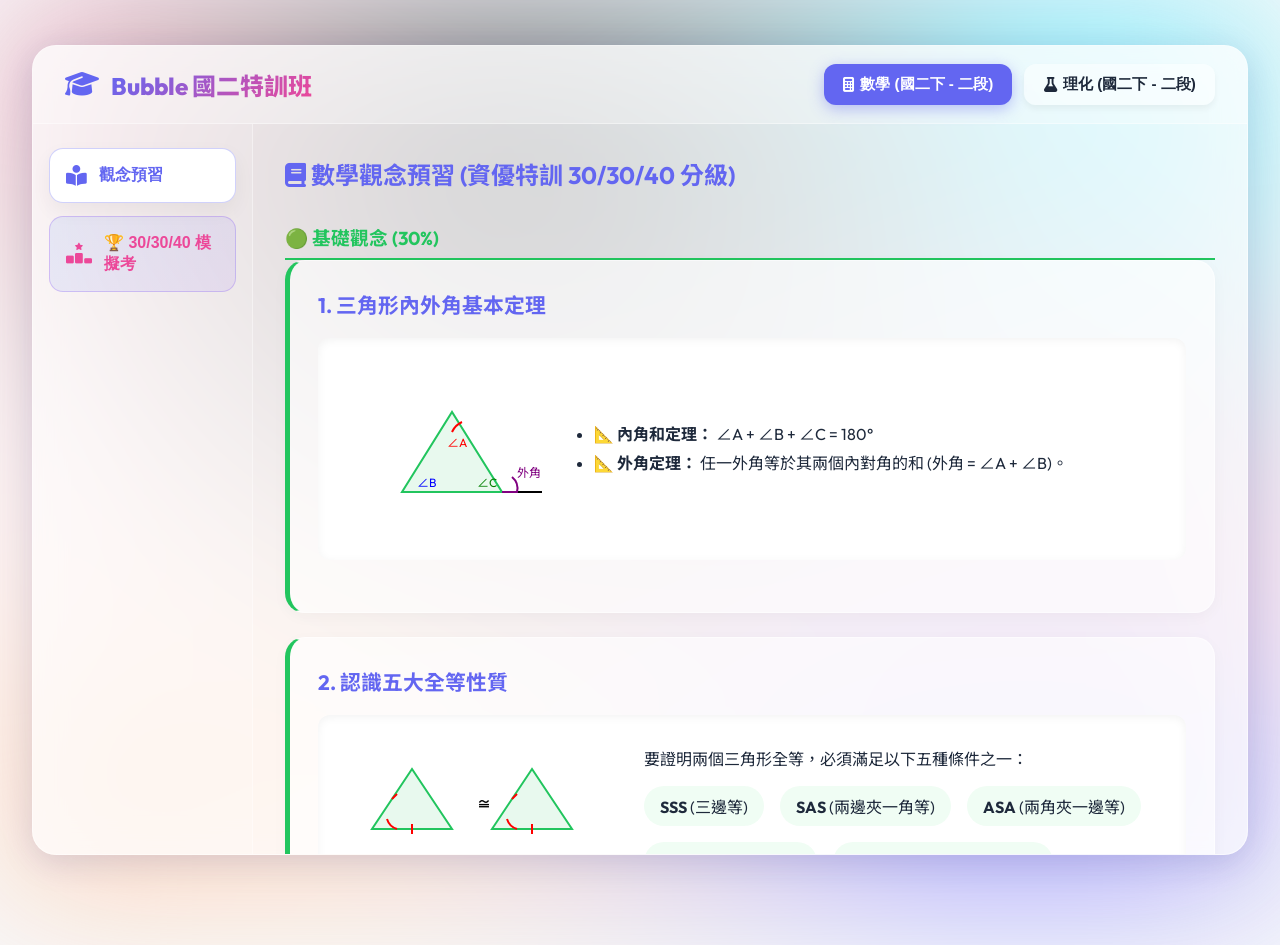
==== index.html @ 20c1e88e "Add files via upload" ====
<!DOCTYPE html>
<html lang="zh-TW">
<head>
    <meta charset="UTF-8">
    <meta name="viewport" content="width=device-width, initial-scale=1.0">
    <title>Bubble 國二特訓班 - 數學與理化學習系統</title>
    <link rel="preconnect" href="https://fonts.googleapis.com">
    <link rel="preconnect" href="https://fonts.gstatic.com" crossorigin>
    <link href="https://fonts.googleapis.com/css2?family=Outfit:wght@300;400;600;800&family=Noto+Sans+TC:wght@300;400;500;700&display=swap" rel="stylesheet">
    <link rel="stylesheet" href="styles/main.css">
    <!-- FontAwesome for icons -->
    <link rel="stylesheet" href="https://cdnjs.cloudflare.com/ajax/libs/font-awesome/6.4.0/css/all.min.css">
</head>
<body>
    <div class="background-mesh"></div>
    
    <div class="app-container glass-panel">
        <header class="app-header">
            <div class="logo">
                <i class="fa-solid fa-graduation-cap"></i>
                <h1>Bubble 國二特訓班</h1>
            </div>
            <nav class="subject-nav">
                <button class="nav-btn active" data-subject="math">
                    <i class="fa-solid fa-calculator"></i> 數學 (國二下 - 二段)
                </button>
                <button class="nav-btn" data-subject="science">
                    <i class="fa-solid fa-flask"></i> 理化 (國二下 - 二段)
                </button>
            </nav>
        </header>

        <main class="app-main">
            <!-- Sidebar for mode selection -->
            <aside class="sidebar">
                <div class="mode-selector">
                    <button class="mode-btn active" data-mode="preview">
                        <i class="fa-solid fa-book-open-reader"></i>
                        <span>觀念預習</span>
                    </button>
                    <button class="mode-btn" data-mode="quiz" style="background: linear-gradient(135deg, rgba(59, 130, 246, 0.1), rgba(139, 92, 246, 0.1)); border: 1px solid rgba(139, 92, 246, 0.3);">
                        <i class="fa-solid fa-ranking-star" style="color: var(--accent-color);"></i>
                        <span style="color: var(--accent-color); font-weight: bold;">🏆 30/30/40 模擬考</span>
                    </button>
                </div>
            </aside>

            <!-- Main Content Area -->
            <div class="content-area" id="content-area">
                <!-- Content injected by JS -->
                <div class="welcome-screen">
                    <h2>歡迎來到 Bubble！</h2>
                    <p>請從左方選擇你想進行的模式，或是從上方切換科目。</p>
                    <div class="illustration">
                        <i class="fa-solid fa-rocket fa-bounce"></i>
                    </div>
                </div>
            </div>
        </main>
    </div>

    <!-- Scripts -->
    <script src="js/math-generator.js"></script>
    <script src="js/science-generator.js"></script>
    <script src="js/quiz-engine.js"></script>
    <script src="js/app.js"></script>
</body>
</html>
---- styles/main.css ----
/* ============================
   CSS Variables & Reset
   ============================ */
:root {
    --primary-color: #6366f1;
    --secondary-color: #8b5cf6;
    --accent-color: #ec4899;
    --bg-color: #f8fafc;
    --text-main: #1e293b;
    --text-muted: #64748b;
    --glass-bg: rgba(255, 255, 255, 0.7);
    --glass-border: rgba(255, 255, 255, 0.5);
    --glass-shadow: 0 8px 32px 0 rgba(31, 38, 135, 0.15);
    --success: #10b981;
    --danger: #ef4444;
    --warning: #f59e0b;
    --header-height: 72px;
    --sidebar-width: 220px;
}

* {
    box-sizing: border-box;
    margin: 0;
    padding: 0;
}

html {
    /* Prevent iOS font size bump on rotation */
    -webkit-text-size-adjust: 100%;
}

body {
    font-family: 'Outfit', 'Noto Sans TC', sans-serif;
    color: var(--text-main);
    background-color: var(--bg-color);
    min-height: 100vh;
    min-height: 100dvh; /* dynamic viewport on mobile */
    overflow-x: hidden;
    /* Removed overflow:hidden so mobile can scroll */
}

/* ============================
   Background Mesh Gradient
   ============================ */
.background-mesh {
    position: fixed;
    top: 0;
    left: 0;
    width: 100%;
    height: 100%;
    z-index: -1;
    background-color: #ffecd2;
    background-image: 
        radial-gradient(at 40% 20%, hsla(253,16%,7%,1) 0px, transparent 50%),
        radial-gradient(at 80% 0%, hsla(189,100%,56%,1) 0px, transparent 50%),
        radial-gradient(at 0% 50%, hsla(355,100%,93%,1) 0px, transparent 50%),
        radial-gradient(at 80% 50%, hsla(340,100%,76%,1) 0px, transparent 50%),
        radial-gradient(at 0% 100%, hsla(22,100%,77%,1) 0px, transparent 50%),
        radial-gradient(at 80% 100%, hsla(242,100%,70%,1) 0px, transparent 50%),
        radial-gradient(at 0% 0%, hsla(343,100%,76%,1) 0px, transparent 50%);
    filter: blur(80px);
    opacity: 0.6;
    animation: breathing 15s ease-in-out infinite alternate;
}

@keyframes breathing {
    0% { transform: scale(1); }
    100% { transform: scale(1.05); }
}

/* ============================
   App Container — Desktop
   ============================ */
.app-container {
    width: 95vw;
    max-width: 1400px;
    min-height: 90vh;
    max-height: 90vh;
    border-radius: 24px;
    display: flex;
    flex-direction: column;
    overflow: hidden;
    backdrop-filter: blur(16px);
    -webkit-backdrop-filter: blur(16px);
    background: var(--glass-bg);
    border: 1px solid var(--glass-border);
    box-shadow: var(--glass-shadow);
    margin: 5vh auto;
}

/* ============================
   Header
   ============================ */
.app-header {
    display: flex;
    justify-content: space-between;
    align-items: center;
    padding: 1.1rem 2rem;
    border-bottom: 1px solid rgba(255, 255, 255, 0.4);
    background: rgba(255, 255, 255, 0.3);
    flex-shrink: 0;
    flex-wrap: wrap;
    gap: 0.75rem;
}

.logo {
    display: flex;
    align-items: center;
    gap: 0.75rem;
    color: var(--primary-color);
    flex-shrink: 0;
}

.logo h1 {
    font-size: 1.5rem;
    font-weight: 800;
    background: linear-gradient(135deg, var(--primary-color), var(--accent-color));
    -webkit-background-clip: text;
    -webkit-text-fill-color: transparent;
    white-space: nowrap;
}

.logo i {
    font-size: 1.7rem;
}

.subject-nav {
    display: flex;
    gap: 0.75rem;
    flex-wrap: wrap;
}

.nav-btn {
    padding: 0.65rem 1.2rem;
    border-radius: 12px;
    border: none;
    background: rgba(255, 255, 255, 0.5);
    color: var(--text-main);
    font-weight: 600;
    font-size: 0.95rem;
    cursor: pointer;
    transition: all 0.3s ease;
    display: flex;
    align-items: center;
    gap: 0.4rem;
    box-shadow: 0 4px 6px rgba(0,0,0,0.05);
    white-space: nowrap;
}

.nav-btn:hover {
    transform: translateY(-2px);
    background: rgba(255, 255, 255, 0.8);
    box-shadow: 0 6px 12px rgba(0,0,0,0.1);
}

.nav-btn.active {
    background: var(--primary-color);
    color: white;
    box-shadow: 0 4px 15px rgba(99, 102, 241, 0.4);
}

/* ============================
   Main Layout (Sidebar + Content)
   ============================ */
.app-main {
    display: flex;
    flex: 1;
    overflow: hidden;
    min-height: 0; /* crucial for flex children to scroll */
}

.sidebar {
    width: var(--sidebar-width);
    padding: 1.5rem 1rem;
    border-right: 1px solid rgba(255, 255, 255, 0.4);
    background: rgba(255, 255, 255, 0.1);
    flex-shrink: 0;
    overflow-y: auto;
}

.mode-selector {
    display: flex;
    flex-direction: column;
    gap: 0.8rem;
}

.mode-btn {
    padding: 1rem;
    border-radius: 14px;
    border: 1px solid transparent;
    background: rgba(255, 255, 255, 0.4);
    color: var(--text-muted);
    font-size: 1rem;
    font-weight: 600;
    cursor: pointer;
    transition: all 0.3s ease;
    display: flex;
    align-items: center;
    gap: 0.75rem;
    text-align: left;
}

.mode-btn i {
    font-size: 1.3rem;
    flex-shrink: 0;
}

.mode-btn:hover {
    background: rgba(255, 255, 255, 0.8);
    transform: translateX(4px);
}

.mode-btn.active {
    background: white;
    color: var(--primary-color);
    border-color: rgba(99, 102, 241, 0.3);
    box-shadow: 0 8px 20px rgba(0,0,0,0.05);
}

/* ============================
   Content Area
   ============================ */
.content-area {
    flex: 1;
    padding: 2rem;
    overflow-y: auto;
    -webkit-overflow-scrolling: touch;
    position: relative;
    transition: opacity 0.3s ease;
}

.welcome-screen {
    display: flex;
    flex-direction: column;
    align-items: center;
    justify-content: center;
    min-height: 60vh;
    text-align: center;
    animation: fadeIn 0.8s ease;
}

.welcome-screen h2 {
    font-size: 2.2rem;
    margin-bottom: 1rem;
    color: var(--primary-color);
}

.welcome-screen p {
    font-size: 1.1rem;
    color: var(--text-muted);
    margin-bottom: 2.5rem;
    max-width: 480px;
}

.illustration {
    font-size: 5rem;
    color: var(--accent-color);
    filter: drop-shadow(0 10px 15px rgba(236, 72, 153, 0.3));
}

@keyframes fadeIn {
    from { opacity: 0; transform: translateY(20px); }
    to { opacity: 1; transform: translateY(0); }
}

/* ============================
   Common Components
   ============================ */
.card {
    background: rgba(255, 255, 255, 0.6);
    border-radius: 20px;
    padding: 1.75rem;
    margin-bottom: 1.5rem;
    border: 1px solid var(--glass-border);
    box-shadow: 0 4px 15px rgba(0,0,0,0.03);
    transition: transform 0.3s ease;
}

.card:hover {
    transform: translateY(-4px);
}

.card-title {
    font-size: 1.3rem;
    font-weight: 700;
    margin-bottom: 1.2rem;
    color: var(--primary-color);
    display: flex;
    align-items: center;
    gap: 0.5rem;
}

.interactive-box {
    background: white;
    border-radius: 12px;
    padding: 1.5rem;
    box-shadow: inset 0 2px 10px rgba(0,0,0,0.05);
    margin-bottom: 1.5rem;
}

.btn-primary {
    background: linear-gradient(135deg, var(--primary-color), var(--secondary-color));
    color: white;
    border: none;
    padding: 0.9rem 1.8rem;
    border-radius: 12px;
    font-size: 1rem;
    font-weight: 600;
    cursor: pointer;
    transition: all 0.3s;
    box-shadow: 0 4px 15px rgba(99, 102, 241, 0.3);
    touch-action: manipulation; /* removes 300ms tap delay on mobile */
}

.btn-primary:hover {
    transform: translateY(-2px);
    box-shadow: 0 6px 20px rgba(99, 102, 241, 0.4);
}

.btn-primary:active {
    transform: translateY(0);
}

/* ============================
   Quiz Options — 2 col on desktop
   ============================ */
.quiz-options {
    display: grid;
    grid-template-columns: 1fr 1fr;
    gap: 0.85rem;
    margin-top: 1.25rem;
}

.quiz-option {
    padding: 1.2rem 1rem;
    background: white;
    border: 2px solid #e2e8f0;
    border-radius: 12px;
    cursor: pointer;
    font-size: 1rem;
    transition: all 0.2s;
    text-align: center;
    font-weight: 500;
    line-height: 1.5;
    touch-action: manipulation;
}

.quiz-option:hover {
    border-color: var(--primary-color);
    background: #f8fafc;
}

.quiz-option.selected {
    border-color: var(--primary-color);
    background: #eef2ff;
    color: var(--primary-color);
}

.quiz-option.correct {
    border-color: var(--success);
    background: #d1fae5;
    color: #065f46;
}

.quiz-option.wrong {
    border-color: var(--danger);
    background: #fee2e2;
    color: #991b1b;
}

.explanation {
    margin-top: 1.25rem;
    padding: 1.25rem;
    background: #f1f5f9;
    border-left: 4px solid var(--warning);
    border-radius: 8px;
    display: none;
    font-size: 0.95rem;
    line-height: 1.7;
}
.explanation.show {
    display: block;
    animation: fadeIn 0.5s ease;
}

.math-formula {
    font-family: 'Times New Roman', Times, serif;
    font-size: 1.2rem;
    font-style: italic;
    background: #f8fafc;
    padding: 0.4rem 0.9rem;
    border-radius: 8px;
    display: inline-block;
}

input[type="range"] {
    -webkit-appearance: none;
    width: 100%;
    height: 8px;
    border-radius: 4px;
    background: #e2e8f0;
    outline: none;
    margin: 1rem 0;
}

input[type="range"]::-webkit-slider-thumb {
    -webkit-appearance: none;
    appearance: none;
    width: 24px;
    height: 24px;
    border-radius: 50%;
    background: var(--primary-color);
    cursor: pointer;
    box-shadow: 0 2px 6px rgba(0,0,0,0.2);
}

.drag-drop-container {
    background: white;
    border: 2px dashed #cbd5e1;
    border-radius: 12px;
    padding: 1.2rem;
    margin-top: 1.25rem;
    transition: all 0.3s;
}

.sort-item {
    background: #f8fafc;
    border: 1px solid #e2e8f0;
    padding: 0.9rem 1.2rem;
    margin-bottom: 0.5rem;
    border-radius: 8px;
    cursor: grab;
    display: flex;
    align-items: center;
    font-size: 1rem;
    transition: transform 0.2s, box-shadow 0.2s;
    touch-action: none; /* Allow custom drag on touch */
}

.sort-item:active {
    cursor: grabbing;
    transform: scale(1.02);
    box-shadow: 0 4px 10px rgba(0,0,0,0.1);
}

/* ============================
   SVG Container responsive
   ============================ */
.svg-container {
    background: rgba(255,255,255,0.8);
    border: 1px solid #e2e8f0;
    border-radius: 12px;
    padding: 1rem;
    margin-bottom: 1.25rem;
    display: flex;
    justify-content: center;
    align-items: center;
    min-height: 120px;
    overflow: auto;
}

.svg-container svg {
    max-width: 100%;
    height: auto;
}

/* ============================
   Quiz Specific Cards
   ============================ */
/* Setup card and result card */
.quiz-setup-card {
    max-width: 600px;
    margin: 1.5rem auto;
    background: white;
    padding: 2.5rem;
    border-radius: 20px;
    box-shadow: 0 10px 30px rgba(0,0,0,0.05);
    text-align: center;
}

/* Question card */
.quiz-question-card {
    max-width: 800px;
    margin: 0 auto;
}

/* ============================
   TABLET — 768px and below
   ============================ */
@media (max-width: 768px) {
    body {
        /* Allow body to scroll naturally */
        min-height: 100dvh;
    }

    .app-container {
        width: 100%;
        min-height: 100dvh;
        max-height: none; /* Remove fixed height so content can grow */
        margin: 0;
        border-radius: 0;
        display: flex;
        flex-direction: column;
        overflow: visible; /* Let natural scroll work */
    }

    /* Header stacks logo on one line, nav below */
    .app-header {
        padding: 0.9rem 1rem;
        gap: 0.6rem;
    }

    .logo h1 {
        font-size: 1.2rem;
    }

    .logo i {
        font-size: 1.4rem;
    }

    .subject-nav {
        width: 100%;
        gap: 0.5rem;
    }

    .nav-btn {
        flex: 1;
        justify-content: center;
        padding: 0.6rem 0.5rem;
        font-size: 0.85rem;
        border-radius: 10px;
    }

    /* Main: switch to column — sidebar on top, content below */
    .app-main {
        flex-direction: column;
        overflow: visible;
    }

    /* Sidebar becomes a horizontal scrollable tab strip */
    .sidebar {
        width: 100%;
        padding: 0.75rem 1rem;
        border-right: none;
        border-bottom: 1px solid rgba(255, 255, 255, 0.4);
        overflow-x: auto;
        overflow-y: hidden;
        -webkit-overflow-scrolling: touch;
        /* Hide scrollbar but keep functionality */
        scrollbar-width: none;
    }
    .sidebar::-webkit-scrollbar {
        display: none;
    }

    .mode-selector {
        flex-direction: row;
        gap: 0.6rem;
        width: max-content; /* Let it overflow for scroll */
    }

    .mode-btn {
        flex-direction: column;
        align-items: center;
        gap: 0.3rem;
        padding: 0.65rem 1rem;
        border-radius: 12px;
        font-size: 0.82rem;
        white-space: nowrap;
        min-width: 90px;
    }

    .mode-btn i {
        font-size: 1.2rem;
    }

    .mode-btn:hover {
        transform: none; /* Disable translateX on mobile */
    }

    /* Content area: full width, natural scroll */
    .content-area {
        padding: 1.25rem;
        overflow: visible;
        flex: 1 1 auto;
    }

    .welcome-screen h2 {
        font-size: 1.7rem;
    }

    .welcome-screen p {
        font-size: 1rem;
    }

    .illustration {
        font-size: 4rem;
    }

    /* Cards */
    .card {
        padding: 1.25rem;
        border-radius: 16px;
        margin-bottom: 1rem;
    }

    .card:hover {
        transform: none; /* Disable lift on mobile */
    }

    .card-title {
        font-size: 1.1rem;
        margin-bottom: 1rem;
    }

    /* Quiz Options: single column on mobile */
    .quiz-options {
        grid-template-columns: 1fr;
        gap: 0.7rem;
    }

    .quiz-option {
        padding: 1rem;
        font-size: 0.95rem;
        text-align: left;
    }

    /* Explanation box */
    .explanation {
        font-size: 0.9rem;
    }

    /* Quiz setup & result cards */
    .quiz-setup-card {
        padding: 1.5rem 1rem;
        margin: 0.75rem auto;
        border-radius: 16px;
    }

    .quiz-setup-card h2 {
        font-size: 1.4rem !important;
    }

    .quiz-setup-card p {
        font-size: 0.9rem !important;
        margin-bottom: 1.5rem !important;
    }

    .quiz-setup-card i[class*="fa-ranking-star"],
    .quiz-setup-card i[class*="fa-"] {
        font-size: 3rem !important;
    }

    /* Question card */
    .quiz-question-card {
        max-width: 100%;
    }

    /* Difficulty badges inside setup card */
    .quiz-setup-card > div:first-child {
        flex-wrap: wrap;
        gap: 0.5rem;
    }

    /* Buttons */
    .btn-primary {
        padding: 0.85rem 1.4rem;
        font-size: 0.95rem;
    }

    /* Sort items on mobile */
    .sort-item {
        font-size: 0.9rem;
        padding: 0.75rem 1rem;
    }
}

/* ============================
   SMALL PHONE — 480px and below
   ============================ */
@media (max-width: 480px) {
    .app-header {
        padding: 0.75rem;
    }

    .logo h1 {
        font-size: 1.05rem;
    }

    .nav-btn {
        font-size: 0.8rem;
        padding: 0.55rem 0.4rem;
        gap: 0.3rem;
    }

    .nav-btn i {
        /* Hide icon text on tiny screens if needed */
        font-size: 0.95rem;
    }

    .content-area {
        padding: 1rem 0.85rem;
    }

    .welcome-screen h2 {
        font-size: 1.45rem;
    }

    .welcome-screen p {
        font-size: 0.9rem;
    }

    .card {
        padding: 1rem;
        border-radius: 14px;
    }

    .quiz-option {
        padding: 0.9rem 0.85rem;
        font-size: 0.9rem;
    }

    .btn-primary {
        padding: 0.8rem 1.2rem;
        font-size: 0.9rem;
    }

    .illustration {
        font-size: 3.5rem;
    }
}
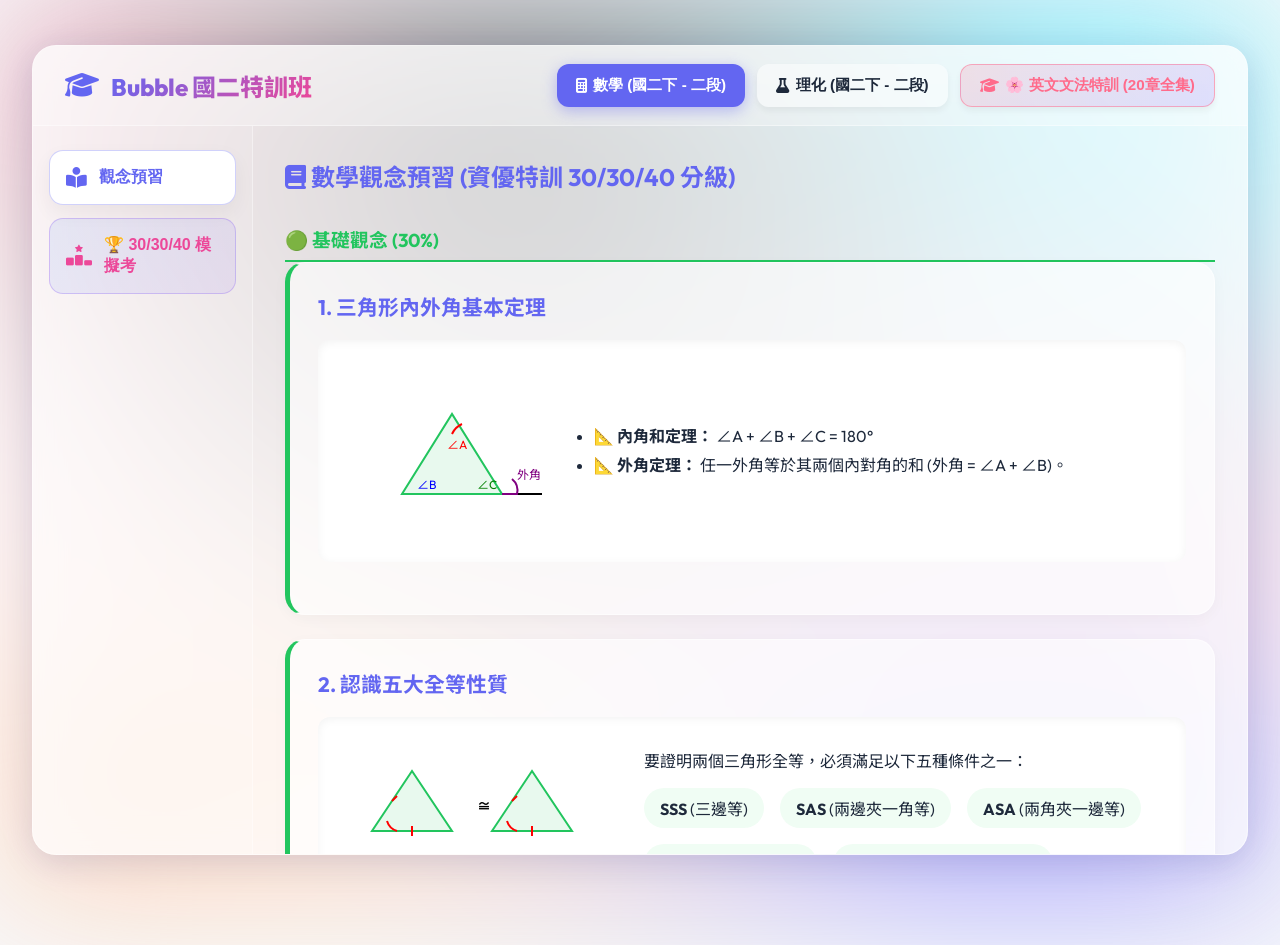
==== commit 3f8ad331: "feat: 新增 Bubble 英文文法學院 (20章全集、圖解繁體、實力診斷與無限智慧題庫)" ====
--- a/index.html
+++ b/index.html
@@ -26,6 +26,10 @@
                 </button>
                 <button class="nav-btn" data-subject="science">
                     <i class="fa-solid fa-flask"></i> 理化 (國二下 - 二段)
+                </button>
+                <button class="nav-btn" onclick="window.location.href='english/index.html'" style="background: linear-gradient(135deg, rgba(255, 107, 139, 0.18), rgba(139, 92, 246, 0.18)); border: 1.5px solid rgba(255, 107, 139, 0.5); cursor: pointer;">
+                    <i class="fa-solid fa-graduation-cap" style="color: #FF6B8B;"></i>
+                    <span style="color: #FF6B8B; font-weight: 800;">🌸 英文文法特訓 (20章全集)</span>
                 </button>
             </nav>
         </header>
